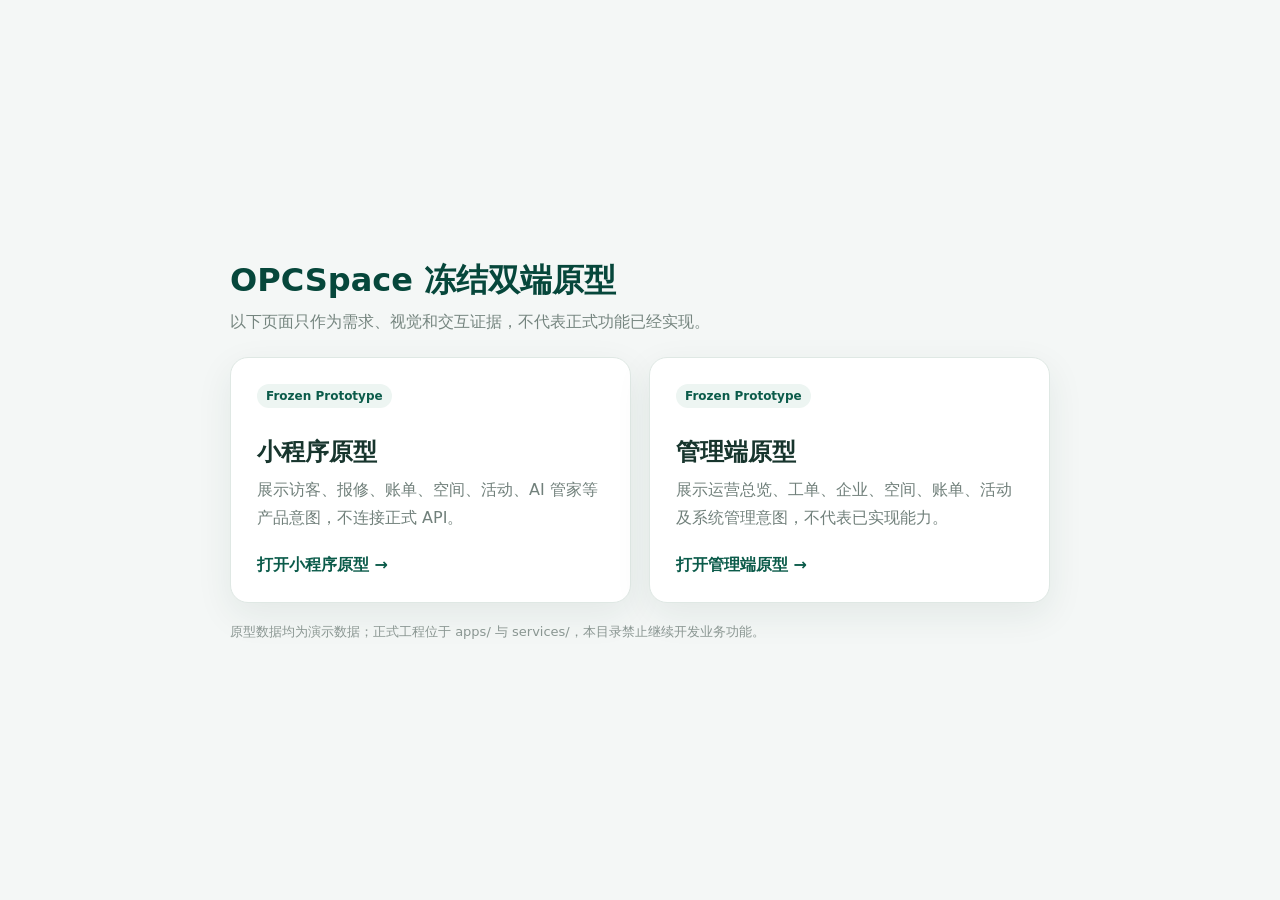
==== prototypes/index.html @ a0cf632d "refactor: clarify product repository structure" ====
<!doctype html>
<html lang="zh-CN">
<head>
  <meta charset="UTF-8" />
  <meta name="viewport" content="width=device-width, initial-scale=1" />
  <title>OPCSpace 冻结双端原型</title>
  <style>
    * { box-sizing: border-box; }
    body { margin: 0; min-height: 100vh; display: grid; place-items: center; padding: 32px; background: #f4f7f6; color: #17352d; font-family: "Microsoft YaHei", system-ui, sans-serif; }
    main { width: min(820px, 100%); }
    header { margin-bottom: 24px; }
    h1 { margin: 0; color: #06473b; font-size: 32px; }
    header p { margin: 9px 0 0; color: #75857f; }
    .grid { display: grid; grid-template-columns: repeat(2, minmax(0, 1fr)); gap: 18px; }
    a { display: block; min-height: 220px; padding: 26px; border: 1px solid #dfe8e4; border-radius: 18px; background: white; color: inherit; text-decoration: none; box-shadow: 0 12px 36px rgba(25, 62, 52, .08); transition: transform .18s, box-shadow .18s; }
    a:hover { transform: translateY(-3px); box-shadow: 0 18px 42px rgba(25, 62, 52, .14); }
    .tag { display: inline-block; padding: 5px 9px; border-radius: 999px; background: #edf5f2; color: #0b5b4a; font-size: 12px; font-weight: 700; }
    h2 { margin: 28px 0 8px; font-size: 24px; }
    a p { margin: 0; color: #71807b; line-height: 1.7; }
    strong { display: inline-block; margin-top: 24px; color: #0b5b4a; }
    footer { margin-top: 20px; color: #8a9692; font-size: 13px; }
    @media (max-width: 640px) { .grid { grid-template-columns: 1fr; } body { padding: 20px; } }
  </style>
</head>
<body>
  <main>
    <header><h1>OPCSpace 冻结双端原型</h1><p>以下页面只作为需求、视觉和交互证据，不代表正式功能已经实现。</p></header>
    <section class="grid">
      <a href="./mini/" target="_blank" rel="noreferrer">
        <span class="tag">Frozen Prototype</span><h2>小程序原型</h2><p>展示访客、报修、账单、空间、活动、AI 管家等产品意图，不连接正式 API。</p><strong>打开小程序原型 →</strong>
      </a>
      <a href="./admin/" target="_blank" rel="noreferrer">
        <span class="tag">Frozen Prototype</span><h2>管理端原型</h2><p>展示运营总览、工单、企业、空间、账单、活动及系统管理意图，不代表已实现能力。</p><strong>打开管理端原型 →</strong>
      </a>
    </section>
    <footer>原型数据均为演示数据；正式工程位于 apps/ 与 services/，本目录禁止继续开发业务功能。</footer>
  </main>
</body>
</html>
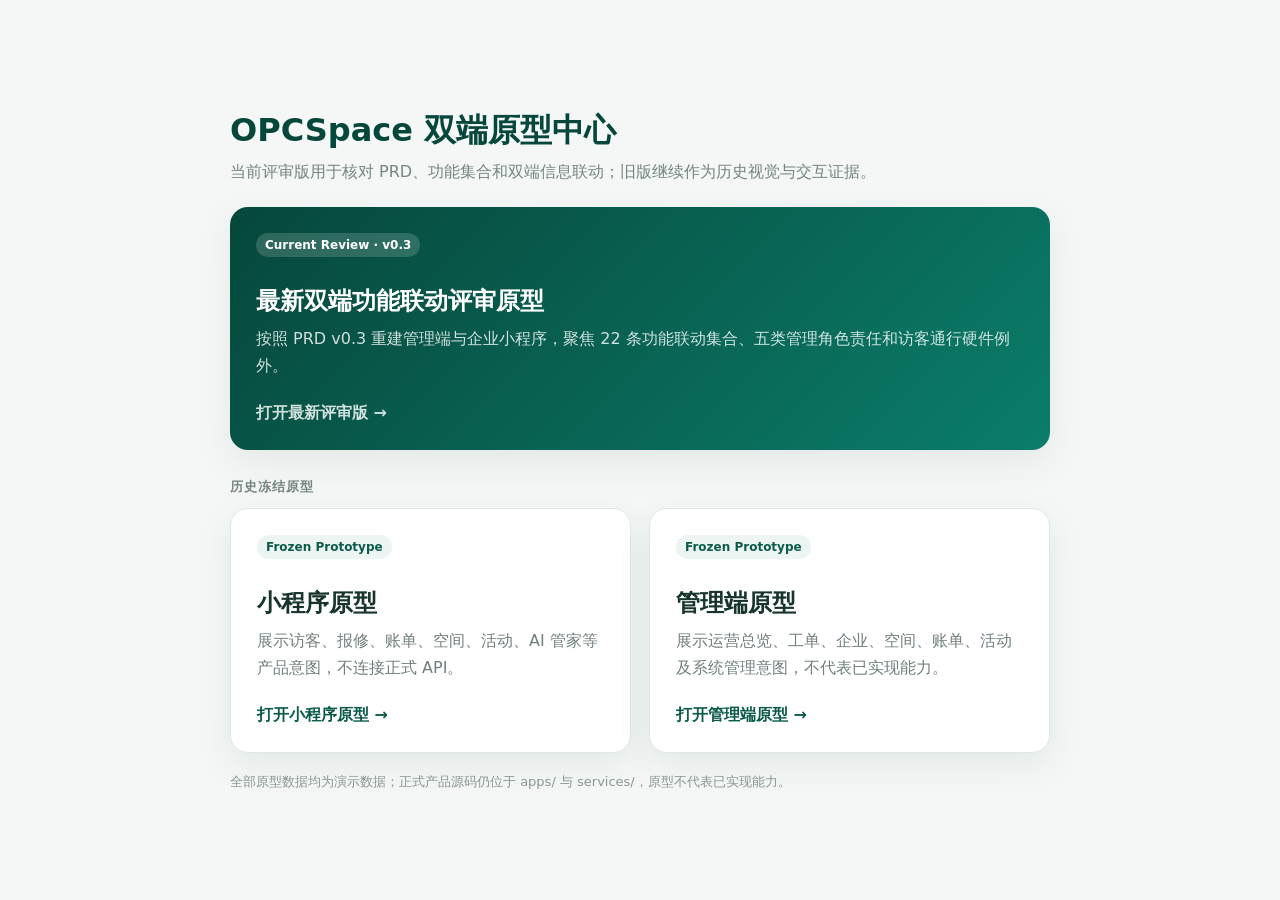
==== commit 03a5082b: "feat: consolidate PRD and add v0.3 prototypes" ====
--- a/prototypes/index.html
+++ b/prototypes/index.html
@@ -3,7 +3,7 @@
 <head>
   <meta charset="UTF-8" />
   <meta name="viewport" content="width=device-width, initial-scale=1" />
-  <title>OPCSpace 冻结双端原型</title>
+  <title>OPCSpace 双端原型中心</title>
   <style>
     * { box-sizing: border-box; }
     body { margin: 0; min-height: 100vh; display: grid; place-items: center; padding: 32px; background: #f4f7f6; color: #17352d; font-family: "Microsoft YaHei", system-ui, sans-serif; }
@@ -12,6 +12,10 @@
     h1 { margin: 0; color: #06473b; font-size: 32px; }
     header p { margin: 9px 0 0; color: #75857f; }
     .grid { display: grid; grid-template-columns: repeat(2, minmax(0, 1fr)); gap: 18px; }
+    .current { grid-column: 1 / -1; min-height: 190px; background: linear-gradient(135deg, #06473b, #0b7d6a); color: white; border: 0; }
+    .current p, .current strong { color: rgba(255,255,255,.82); }
+    .current .tag { background: rgba(255,255,255,.16); color: white; }
+    .archive-title { margin: 28px 0 12px; color: #75857f; font-size: 13px; font-weight: 700; letter-spacing: .08em; text-transform: uppercase; }
     a { display: block; min-height: 220px; padding: 26px; border: 1px solid #dfe8e4; border-radius: 18px; background: white; color: inherit; text-decoration: none; box-shadow: 0 12px 36px rgba(25, 62, 52, .08); transition: transform .18s, box-shadow .18s; }
     a:hover { transform: translateY(-3px); box-shadow: 0 18px 42px rgba(25, 62, 52, .14); }
     .tag { display: inline-block; padding: 5px 9px; border-radius: 999px; background: #edf5f2; color: #0b5b4a; font-size: 12px; font-weight: 700; }
@@ -24,7 +28,13 @@
 </head>
 <body>
   <main>
-    <header><h1>OPCSpace 冻结双端原型</h1><p>以下页面只作为需求、视觉和交互证据，不代表正式功能已经实现。</p></header>
+    <header><h1>OPCSpace 双端原型中心</h1><p>当前评审版用于核对 PRD、功能集合和双端信息联动；旧版继续作为历史视觉与交互证据。</p></header>
+    <section class="grid">
+      <a class="current" href="./review-v0.3/">
+        <span class="tag">Current Review · v0.3</span><h2>最新双端功能联动评审原型</h2><p>按照 PRD v0.3 重建管理端与企业小程序，聚焦 22 条功能联动集合、五类管理角色责任和访客通行硬件例外。</p><strong>打开最新评审版 →</strong>
+      </a>
+    </section>
+    <div class="archive-title">历史冻结原型</div>
     <section class="grid">
       <a href="./mini/" target="_blank" rel="noreferrer">
         <span class="tag">Frozen Prototype</span><h2>小程序原型</h2><p>展示访客、报修、账单、空间、活动、AI 管家等产品意图，不连接正式 API。</p><strong>打开小程序原型 →</strong>
@@ -33,7 +43,7 @@
         <span class="tag">Frozen Prototype</span><h2>管理端原型</h2><p>展示运营总览、工单、企业、空间、账单、活动及系统管理意图，不代表已实现能力。</p><strong>打开管理端原型 →</strong>
       </a>
     </section>
-    <footer>原型数据均为演示数据；正式工程位于 apps/ 与 services/，本目录禁止继续开发业务功能。</footer>
+    <footer>全部原型数据均为演示数据；正式产品源码仍位于 apps/ 与 services/，原型不代表已实现能力。</footer>
   </main>
 </body>
 </html>
